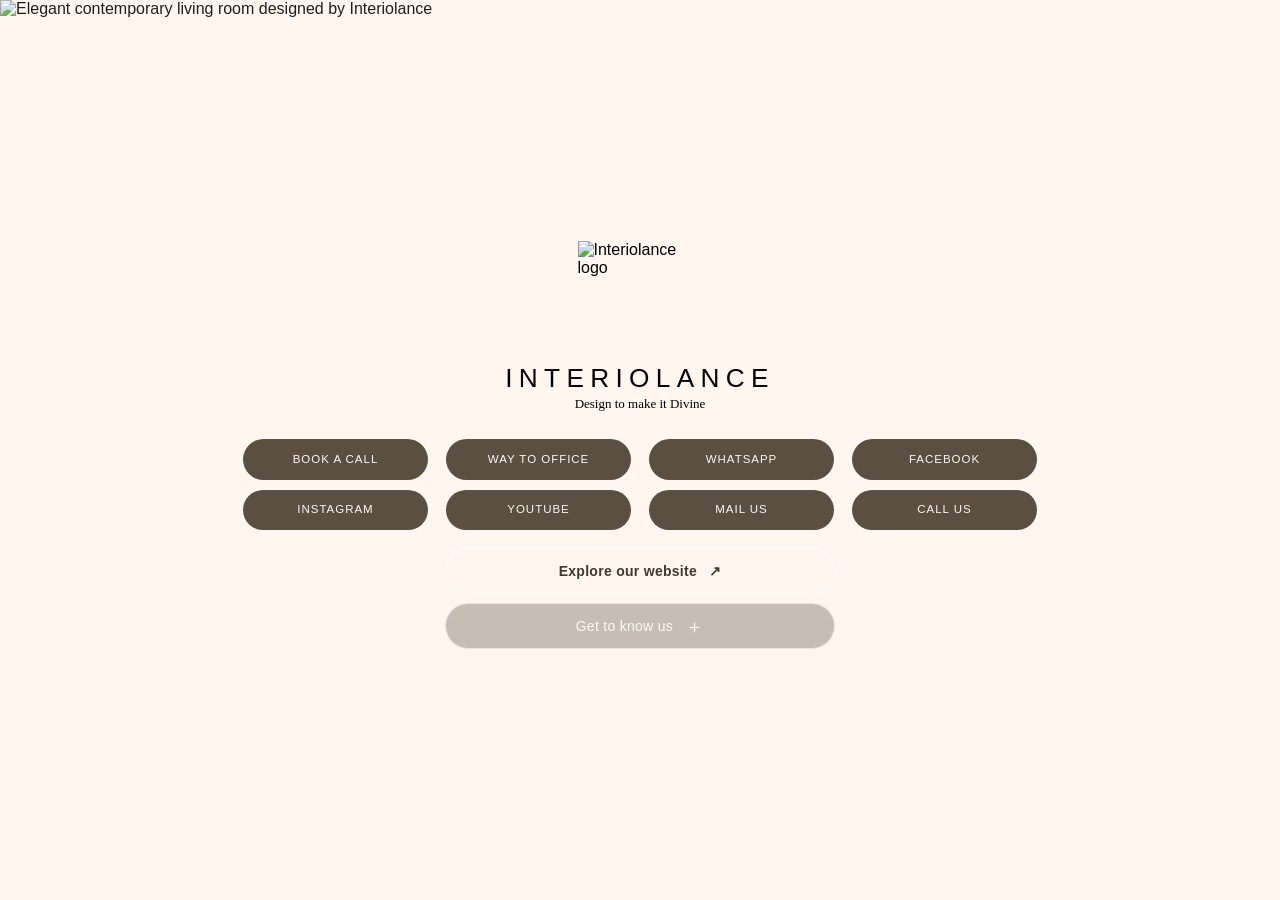
==== landing-page/index.html @ f7d89a4b "Updated Changes" ====
<!doctype html>
<html lang="en-IN">
<head>
  <meta charset="utf-8">
  <meta name="viewport" content="width=device-width, initial-scale=1, viewport-fit=cover">
  <meta name="theme-color" content="#fff7ef">
  <meta name="description" content="Quick links to INTERIOLANCE and an easy way to explore our interior design studio, services and work.">
  <title>INTERIOLANCE | Quick Links & Studio</title>
  <link rel="preload" as="image" href="assets/original/hero.jpg">
  <link rel="preload" as="image" href="assets/original/logo.png">
  <link rel="stylesheet" href="styles.css">
</head>
<body>
  <main class="landing" id="top" aria-label="Interiolance digital links">
    <img class="landing-photo" src="assets/original/hero.jpg" alt="Elegant contemporary living room designed by Interiolance" fetchpriority="high">
    <div class="photo-wash" aria-hidden="true"></div>

    <div class="landing-content">
      <div class="logo-frame">
        <img class="brand-logo" src="assets/original/logo.png" alt="Interiolance logo" width="380" height="425">
      </div>
      <h1 class="brand-name">INTERIOLANCE</h1>
      <p class="tagline">Design to make it Divine</p>

      <nav class="link-list" aria-label="Interiolance links">
        <a class="pill" href="https://forms.gle/v94qBWnh7hxAthor6" target="_blank" rel="noopener noreferrer">book a call</a>
        <a class="pill" href="https://maps.app.goo.gl/uWN8ZstGS9riXZTt5" target="_blank" rel="noopener noreferrer">Way to OFFICE</a>
        <a class="pill" href="https://wa.me/+917980314340" target="_blank" rel="noopener noreferrer">WHATSAPP</a>
        <a class="pill" href="https://www.facebook.com/Interiolance" target="_blank" rel="noopener noreferrer">FACEBOOK</a>
        <a class="pill" href="https://www.instagram.com/interiolance?igsh=eW11NDJ0bzZkbThj&amp;utm_source=qr" target="_blank" rel="noopener noreferrer">INSTAGRAM</a>
        <a class="pill" href="https://youtube.com/@interiolance?si=PGb9g3KjiF2tGZPr" target="_blank" rel="noopener noreferrer">YOUTUBE</a>
        <a class="pill" href="mailto:interiolance@gmail.com">mail us</a>
        <a class="pill" href="tel:+917980314340">CALL US</a>
      </nav>

      <div class="site-discovery" aria-label="Explore the INTERIOLANCE website">
        <a class="explore-main" href="/" aria-label="Visit the main INTERIOLANCE website">Explore our website <span aria-hidden="true">↗</span></a>
        <button class="discover-toggle" type="button" aria-expanded="false" aria-controls="discover-panel">Get to know us <span class="toggle-symbol" aria-hidden="true">＋</span></button>
        <section class="discover-panel" id="discover-panel" hidden>
          <p class="discover-eyebrow">MORE THAN A LINK PAGE</p>
          <h2>Thoughtful spaces. Personal by design.</h2>
          <p>Discover how we bring your ideas to life through considered interior design, practical planning and details that make a space feel like yours.</p>
          <div class="discover-links">
            <a href="/services.html"><span>01</span> Our services <b aria-hidden="true">↗</b></a>
            <a href="/projects.html"><span>02</span> Design inspiration <b aria-hidden="true">↗</b></a>
            <a href="/about.html"><span>03</span> About the studio <b aria-hidden="true">↗</b></a>
            <a href="/faqs.html"><span>04</span> FAQs <b aria-hidden="true">↗</b></a>
          </div>
          <a class="discover-contact" href="/contact.html">Tell us about your project <span aria-hidden="true">→</span></a>
        </section>
      </div>
    </div>
  </main>
  <script src="script.js" defer></script>
</body>
</html>
---- landing-page/styles.css ----
:root {
  color-scheme: light;
  --cream: #fff7ef;
  --button: #5b4f43;
  --button-text: #fff7ef;
  --title: #000000;
  --serif: "Forum", "Times New Roman", Georgia, serif;
  --sans: "Lato", "Open Sans", Arial, sans-serif;
  --pill-width: 185.54px;
  --pill-height: 40.45px;
  --pill-gap: 8.77px;
}

* { box-sizing: border-box; }
html { min-width: 320px; min-height: 100%; background: var(--cream); }
body { margin: 0; min-width: 320px; min-height: 100%; color: var(--title); font-family: var(--sans); }
a { color: inherit; }

.landing {
  position: relative;
  isolation: isolate;
  display: flex;
  justify-content: flex-start;
  align-items: center;
  min-height: 100vh;
  min-height: 100svh;
  overflow: hidden;
  background: var(--cream);
  padding: 0 20px 44px;
}

.landing-photo,
.photo-wash {
  position: absolute;
  z-index: -2;
  inset: 0;
  display: block;
  width: 100%;
  height: 100%;
}
.landing-photo {
  object-fit: cover;
  object-position: center center;
}
.photo-wash {
  z-index: -1;
  background: linear-gradient(180deg, rgba(255,247,239,.12) 0%, rgba(255,247,239,.08) 42%, rgba(255,247,239,.18) 100%);
  pointer-events: none;
}

.landing-content {
  width: 100%;
  display: flex;
  flex-direction: column;
  align-items: center;
  padding-top: 12.96svh;
}
.logo-frame {
  width: 138.6px;
  height: 122.1px;
  flex: 0 0 auto;
  display: flex;
  align-items: center;
  justify-content: center;
  overflow: hidden;
  margin: 0 0 13.6px;
}
.brand-logo {
  display: block;
  width: 100%;
  height: 100%;
  object-fit: contain;
  object-position: center;
}
.brand-name {
  max-width: 100%;
  margin: 0;
  color: #000;
  font-family: var(--sans);
  font-size: 25px;
  font-weight: 400;
  line-height: 28.3px;
  letter-spacing: .235em;
  text-align: center;
  white-space: nowrap;
  text-shadow: 0 1px 2px rgba(255,255,255,.12);
}
.tagline {
  margin: 0;
  color: #000;
  font-family: var(--serif);
  font-size: 12px;
  font-weight: 400;
  line-height: 16px;
  text-align: center;
}
.link-list {
  display: flex;
  flex-direction: column;
  align-items: center;
  gap: var(--pill-gap);
  width: 100%;
  margin-top: 11px;
}
.pill {
  display: inline-flex;
  flex: 0 0 auto;
  align-items: center;
  justify-content: center;
  width: min(var(--pill-width), 100%);
  min-height: var(--pill-height);
  padding: 0 16px;
  border: 0;
  border-radius: 999px;
  background: var(--button);
  color: var(--button-text);
  font-family: var(--sans);
  font-size: 11.5px;
  font-weight: 400;
  line-height: 1;
  letter-spacing: .085em;
  text-align: center;
  text-decoration: none;
  text-transform: uppercase;
  transition: background-color .18s ease, transform .18s ease, box-shadow .18s ease;
  -webkit-tap-highlight-color: transparent;
}
.pill:hover {
  background: #493e34;
  box-shadow: 0 4px 12px rgba(35, 27, 20, .13);
  transform: translateY(-1px);
}
.pill:active { transform: translateY(0); }
.pill:focus-visible { outline: 2px solid #fff; outline-offset: 3px; box-shadow: 0 0 0 5px var(--button); }

/* The Canva-exported mobile layout is a single portrait stack. Keep its
   original 8-pill order and spacing on narrow screens. */
@media (max-width: 699px) {
  .landing { align-items: flex-start; padding: 0 20px 38px; }
  .landing-photo { object-position: 50% center; }
  .landing-content { padding-top: 12.96svh; }
  .logo-frame { margin-bottom: 13.6px; }
  .brand-name { font-size: clamp(19px, 5.1vw, 25px); letter-spacing: .22em; }
  .tagline { font-size: 12px; }
  .link-list { margin-top: 11px; }
  .pill { max-width: 100%; }
}

/* The wide Canva view has room for a compact set of centred link pills. */
@media (min-width: 700px) {
  .landing { padding: 34px clamp(28px, 5vw, 72px) 44px; }
  .landing-content { padding-top: 0; margin: auto; }
  .logo-frame { width: 125px; height: 112px; margin-bottom: 10px; }
  .brand-name { font-size: clamp(25px, 2.05vw, 31px); letter-spacing: .24em; line-height: 1.15; }
  .tagline { margin-top: 3px; font-size: 13px; }
  .link-list {
    width: min(100%, 800px);
    display: grid;
    grid-template-columns: repeat(4, minmax(0, 1fr));
    justify-items: center;
    gap: 10px 12px;
    margin-top: 27px;
  }
  .pill { width: min(100%, 185.54px); }
}

@media (prefers-reduced-motion: reduce) {
  *, *::before, *::after { transition: none !important; scroll-behavior: auto !important; }
}
.pill.is-pressed { background: #40362e; transform: scale(.99); }


/* Studio discovery: a compact, accessible bridge from the legacy link page to the main site. */
.site-discovery { width: min(100%, 390px); margin: 18px auto 0; color: #fffaf3; text-align: center; }
.explore-main, .discover-toggle { box-sizing: border-box; width: 100%; min-height: 46px; display: flex; align-items: center; justify-content: center; gap: 12px; border-radius: 999px; font: inherit; font-size: 14px; letter-spacing: .02em; text-decoration: none; cursor: pointer; transition: transform .2s ease, background .2s ease, color .2s ease; }
.explore-main { background: #fff7ef; color: #44382e; border: 1px solid rgba(255,255,255,.85); font-weight: 700; }
.discover-toggle { margin-top: 9px; background: rgba(50,42,35,.28); color: #fffaf3; border: 1px solid rgba(255,250,243,.65); }
.explore-main:hover, .discover-toggle:hover { transform: translateY(-2px); }
.explore-main:focus-visible, .discover-toggle:focus-visible, .discover-links a:focus-visible, .discover-contact:focus-visible { outline: 3px solid #fff; outline-offset: 3px; }
.toggle-symbol { font-size: 19px; line-height: 1; }
.discover-panel { margin-top: 12px; padding: 22px; text-align: left; color: #43382e; background: rgba(255,247,239,.97); border: 1px solid rgba(255,255,255,.75); border-radius: 18px; box-shadow: 0 18px 48px rgba(26,20,15,.2); animation: panel-in .22s ease both; }
.discover-panel[hidden] { display: none; }
.discover-eyebrow { margin: 0 0 8px; font-size: 10px; letter-spacing: .18em; font-weight: 800; color: #87705b; }
.discover-panel h2 { margin: 0 0 9px; font-family: Georgia, 'Times New Roman', serif; font-weight: 500; font-size: clamp(22px, 5vw, 28px); line-height: 1.1; }
.discover-panel > p:not(.discover-eyebrow) { margin: 0 0 16px; font-size: 13px; line-height: 1.65; color: #65574b; }
.discover-links { border-top: 1px solid #e4d9cd; }
.discover-links a { display: grid; grid-template-columns: 28px 1fr 18px; align-items: center; gap: 8px; padding: 12px 0; border-bottom: 1px solid #e4d9cd; color: #43382e; text-decoration: none; font-size: 14px; }
.discover-links a span { font-size: 10px; letter-spacing: .08em; color: #9b8066; }
.discover-links a b { font-weight: 400; text-align: right; }
.discover-links a:hover { color: #9a6846; }
.discover-contact { display: flex; justify-content: space-between; align-items: center; margin-top: 16px; padding: 13px 15px; background: #5b4f43; color: #fff7ef; border-radius: 8px; text-decoration: none; font-size: 13px; font-weight: 700; }
@keyframes panel-in { from { opacity: 0; transform: translateY(-5px); } to { opacity: 1; transform: translateY(0); } }
@media (prefers-reduced-motion: reduce) { .site-discovery *, .site-discovery *::before, .site-discovery *::after { animation: none !important; transition: none !important; } }
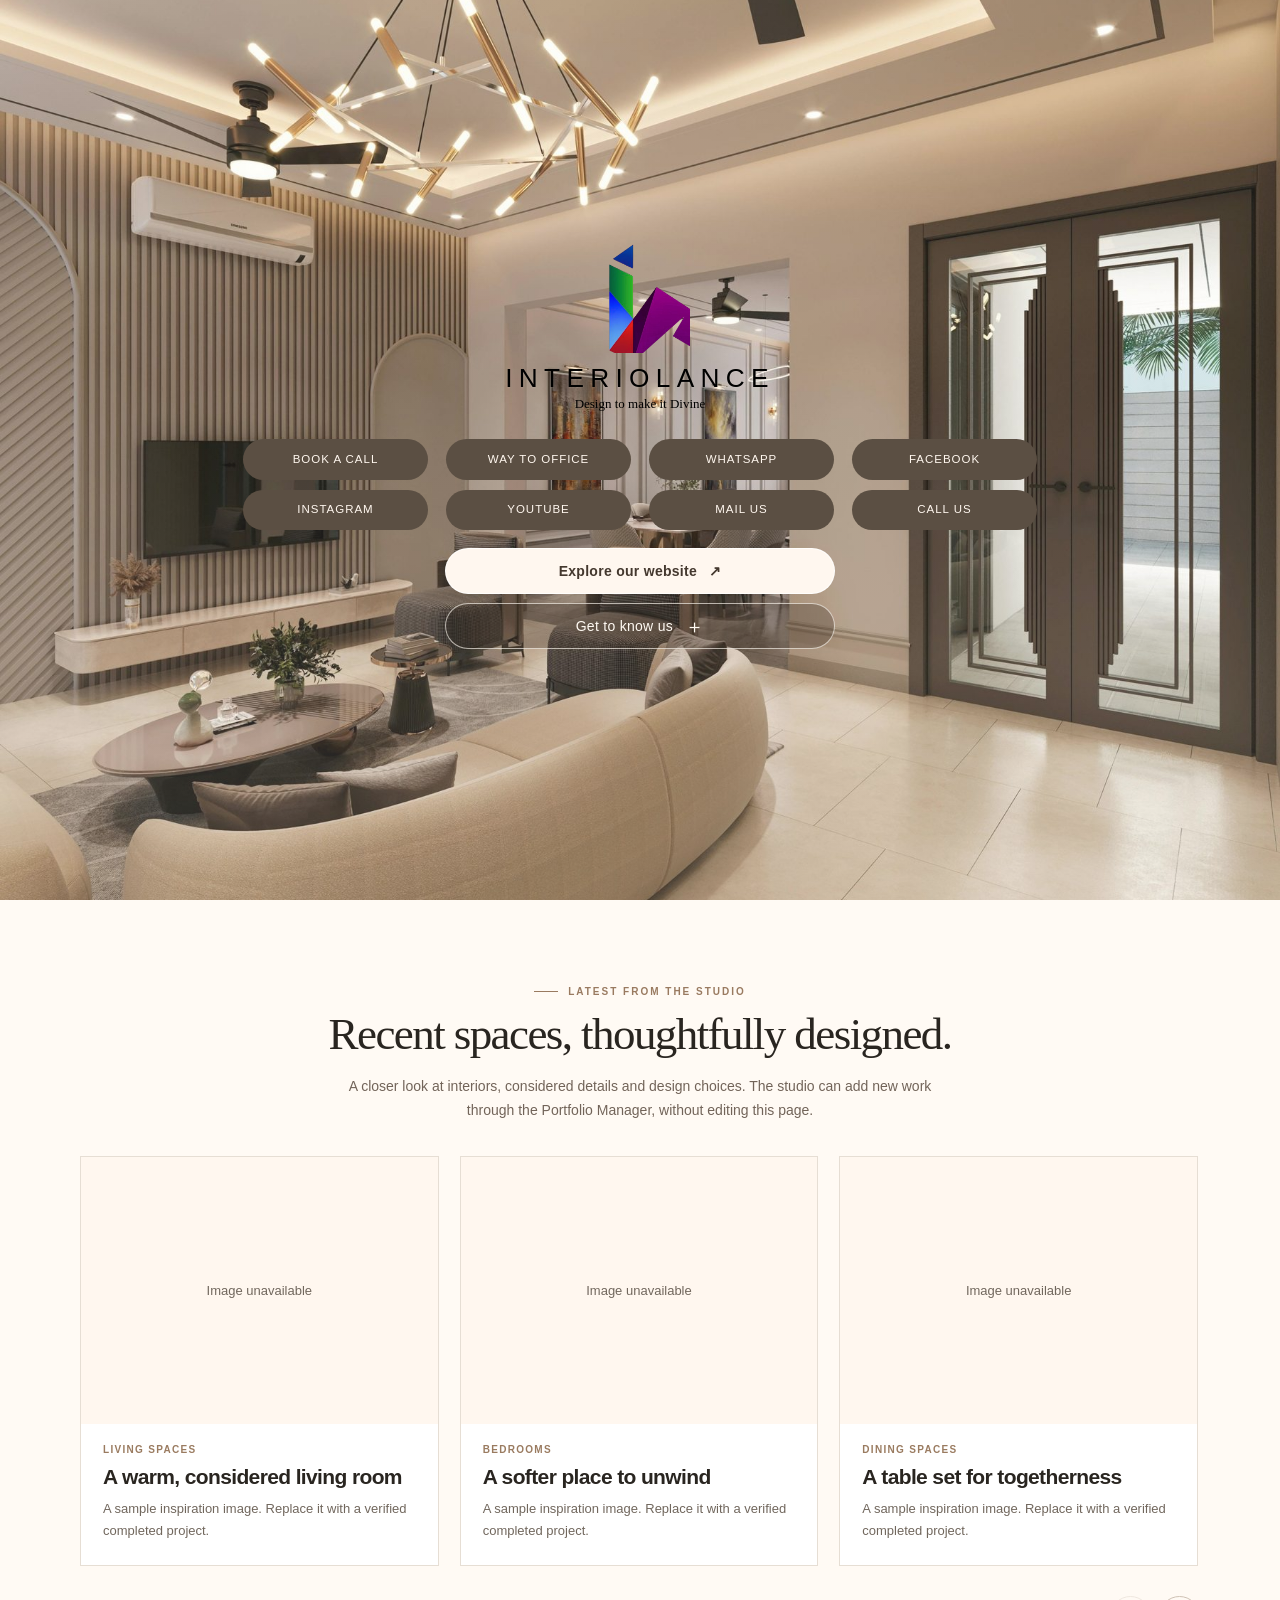
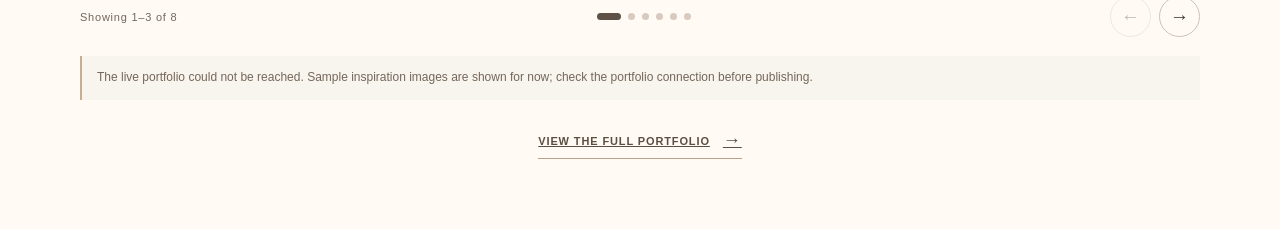
==== commit 35950c1b: "Introduction of admin page for supbase and updated carousal" ====
--- a/landing-page/index.html
+++ b/landing-page/index.html
@@ -6,9 +6,37 @@
   <meta name="theme-color" content="#fff7ef">
   <meta name="description" content="Quick links to INTERIOLANCE and an easy way to explore our interior design studio, services and work.">
   <title>INTERIOLANCE | Quick Links & Studio</title>
+  <!--
+    GitHub Pages normally adds a trailing slash to directory URLs. Set a stable
+    asset base first, then keep the public URL clean (no /index.html or slash).
+    The repository prefix is detected from the current URL, so root deployments
+    continue to work too.
+  -->
+  <script>
+    (function () {
+      const pathname = window.location.pathname;
+      const marker = "/landing-page";
+      const routeIndex = pathname.lastIndexOf(marker);
+      if (routeIndex < 0) return;
+
+      const routeSuffix = pathname.slice(routeIndex);
+      const landingRoutes = ["/landing-page", "/landing-page/", "/landing-page/index.html"];
+      if (!landingRoutes.includes(routeSuffix)) return;
+
+      const siteRoot = pathname.slice(0, routeIndex);
+      const base = document.createElement("base");
+      base.href = `${siteRoot}/landing-page/`;
+      document.head.appendChild(base);
+
+      if (routeSuffix !== "/landing-page") {
+        history.replaceState(null, "", `${siteRoot}/landing-page${window.location.search}${window.location.hash}`);
+      }
+    })();
+  </script>
   <link rel="preload" as="image" href="assets/original/hero.jpg">
   <link rel="preload" as="image" href="assets/original/logo.png">
   <link rel="stylesheet" href="styles.css">
+  <link rel="stylesheet" href="../portfolio.css">
 </head>
 <body>
   <main class="landing" id="top" aria-label="Interiolance digital links">
@@ -34,23 +62,35 @@
       </nav>
 
       <div class="site-discovery" aria-label="Explore the INTERIOLANCE website">
-        <a class="explore-main" href="/" aria-label="Visit the main INTERIOLANCE website">Explore our website <span aria-hidden="true">↗</span></a>
+        <a class="explore-main" href="../" aria-label="Visit the main INTERIOLANCE website">Explore our website <span aria-hidden="true">↗</span></a>
         <button class="discover-toggle" type="button" aria-expanded="false" aria-controls="discover-panel">Get to know us <span class="toggle-symbol" aria-hidden="true">＋</span></button>
         <section class="discover-panel" id="discover-panel" hidden>
           <p class="discover-eyebrow">MORE THAN A LINK PAGE</p>
           <h2>Thoughtful spaces. Personal by design.</h2>
           <p>Discover how we bring your ideas to life through considered interior design, practical planning and details that make a space feel like yours.</p>
           <div class="discover-links">
-            <a href="/services.html"><span>01</span> Our services <b aria-hidden="true">↗</b></a>
-            <a href="/projects.html"><span>02</span> Design inspiration <b aria-hidden="true">↗</b></a>
-            <a href="/about.html"><span>03</span> About the studio <b aria-hidden="true">↗</b></a>
-            <a href="/faqs.html"><span>04</span> FAQs <b aria-hidden="true">↗</b></a>
+            <a href="../services.html"><span>01</span> Our services <b aria-hidden="true">↗</b></a>
+            <a href="../projects.html"><span>02</span> Design inspiration <b aria-hidden="true">↗</b></a>
+            <a href="../about.html"><span>03</span> About the studio <b aria-hidden="true">↗</b></a>
+            <a href="../faqs.html"><span>04</span> FAQs <b aria-hidden="true">↗</b></a>
           </div>
-          <a class="discover-contact" href="/contact.html">Tell us about your project <span aria-hidden="true">→</span></a>
+          <a class="discover-contact" href="../contact.html">Tell us about your project <span aria-hidden="true">→</span></a>
         </section>
       </div>
     </div>
   </main>
+  <section class="landing-projects" id="latest-projects" aria-labelledby="landing-projects-title">
+    <div class="landing-projects-inner">
+      <p class="landing-projects-eyebrow">LATEST FROM THE STUDIO</p>
+      <h2 id="landing-projects-title">Recent spaces, thoughtfully designed.</h2>
+      <p class="landing-projects-intro">A closer look at interiors, considered details and design choices. The studio can add new work through the Portfolio Manager, without editing this page.</p>
+      <div id="landing-project-carousel" data-project-carousel aria-label="Latest INTERIOLANCE projects"></div>
+      <p class="portfolio-note" data-portfolio-note data-for="landing-project-carousel" hidden>Sample images are shown until completed projects are uploaded through the Portfolio Manager.</p>
+      <a class="landing-projects-cta" href="../projects.html#latest-projects">View the full portfolio <span aria-hidden="true">→</span></a>
+    </div>
+  </section>
+  <script src="../project-config.js"></script>
+  <script src="../projects-carousel.js"></script>
   <script src="script.js" defer></script>
 </body>
 </html>
--- a/landing-page/styles.css
+++ b/landing-page/styles.css
@@ -191,3 +191,27 @@
 .discover-contact { display: flex; justify-content: space-between; align-items: center; margin-top: 16px; padding: 13px 15px; background: #5b4f43; color: #fff7ef; border-radius: 8px; text-decoration: none; font-size: 13px; font-weight: 700; }
 @keyframes panel-in { from { opacity: 0; transform: translateY(-5px); } to { opacity: 1; transform: translateY(0); } }
 @media (prefers-reduced-motion: reduce) { .site-discovery *, .site-discovery *::before, .site-discovery *::after { animation: none !important; transition: none !important; } }
+
+/* Shared project-carousel tokens, without changing the original Canva-style top panel. */
+:root {
+  --ink: #292520;
+  --muted: #71675d;
+  --taupe: #5e5145;
+  --taupe-dark: #43392f;
+  --sand: #e9dfd2;
+  --paper: #fffdfa;
+  --line: #e6ded4;
+  --white: #fff;
+  --accent: #a88b70;
+  --shadow: 0 20px 55px rgba(46,35,24,.12);
+  --radius: 5px;
+}
+.landing-projects { background: #fffaf4; color: #292520; padding: clamp(48px, 8vw, 86px) 20px 70px; }
+.landing-projects-inner { width: min(1120px, 100%); margin: 0 auto; }
+.landing-projects-eyebrow { margin: 0 0 12px; color: #997a60; font-size: 10px; letter-spacing: .2em; font-weight: 700; text-align: center; }
+.landing-projects-eyebrow:before { content: ""; display: inline-block; width: 24px; height: 1px; margin: 0 10px 3px 0; background: currentColor; }
+.landing-projects h2 { max-width: 660px; margin: 0 auto 13px; font-family: Georgia, "Times New Roman", serif; font-size: clamp(30px, 4.8vw, 45px); font-weight: 400; line-height: 1.15; letter-spacing: -.035em; text-align: center; }
+.landing-projects-intro { max-width: 625px; margin: 0 auto 31px; color: #726459; font-size: 14px; line-height: 1.75; text-align: center; }
+.landing-projects-cta { display: flex; justify-content: center; align-items: center; gap: 13px; width: max-content; max-width: 100%; margin: 30px auto 0; color: #5b4f43; border-bottom: 1px solid #b8a38e; padding-bottom: 7px; font-size: 11px; font-weight: 700; letter-spacing: .08em; text-transform: uppercase; }
+.landing-projects-cta span { font-size: 18px; }
+@media(max-width:560px) { .landing-projects { padding: 44px 16px 54px; } .landing-projects-intro { font-size: 13px; margin-bottom: 25px; } }
--- a/portfolio.css
+++ b/portfolio.css
@@ -0,0 +1,89 @@
+/* Shared latest-project carousel */
+.portfolio-carousel{width:100%;position:relative}
+.portfolio-viewport{position:relative;overflow-x:auto;overscroll-behavior-x:contain;scroll-snap-type:x mandatory;scrollbar-width:none;outline-offset:5px}
+.portfolio-viewport::-webkit-scrollbar{display:none}
+.portfolio-track{position:relative;display:flex;gap:21px;align-items:stretch;padding:2px 1px 22px}
+.portfolio-card{display:flex;flex:0 0 calc((100% - 42px)/3);min-width:0;flex-direction:column;background:#fff;border:1px solid var(--line);scroll-snap-align:start;overflow:hidden;transition:transform .25s,box-shadow .25s}
+.portfolio-card:hover{transform:translateY(-3px);box-shadow:var(--shadow)}
+.portfolio-media{position:relative;overflow:hidden;background:#eee4d8;aspect-ratio:4/3}
+.portfolio-image{width:100%;height:100%;object-fit:cover;transition:transform .55s ease}
+.portfolio-card:hover .portfolio-image{transform:scale(1.035)}
+.portfolio-media.image-unavailable:after{content:'Image unavailable';position:absolute;inset:0;display:grid;place-items:center;color:var(--muted);font-size:13px;background:var(--cream)}
+.portfolio-tag{position:absolute;top:14px;left:14px;padding:6px 9px;background:rgba(255,253,250,.94);color:#5e5145;font-size:9px;font-weight:700;letter-spacing:.1em;text-transform:uppercase}
+.portfolio-card-content{padding:20px 22px 23px;display:flex;flex:1;flex-direction:column;align-items:flex-start}
+.portfolio-category{font-size:10px;color:#9a7b60;text-transform:uppercase;letter-spacing:.13em;font-weight:700}
+.portfolio-card h3{font-family:'Manrope',sans-serif;font-size:21px;font-weight:600;letter-spacing:-.03em;line-height:1.28;margin:9px 0 7px}
+.portfolio-card p{font-size:13px;line-height:1.7;color:var(--muted);margin:0}
+.portfolio-controls{display:flex;align-items:center;gap:21px;padding-top:8px}
+.portfolio-count{font-size:11px;color:var(--muted);letter-spacing:.07em;font-variant-numeric:tabular-nums;white-space:nowrap}
+.portfolio-dots{display:flex;flex:1;align-items:center;justify-content:center;gap:7px}
+.portfolio-dot{width:7px;height:7px;padding:0;border:0;border-radius:99px;background:#d8cabe;cursor:pointer;transition:width .2s,background .2s}
+.portfolio-dot.is-active{width:24px;background:var(--taupe)}
+.portfolio-arrows{display:flex;gap:8px}
+.portfolio-arrow{display:grid;place-items:center;width:41px;height:41px;border:1px solid #cfc2b5;border-radius:50%;background:transparent;color:var(--taupe-dark);font-size:19px;cursor:pointer;transition:background .2s,color .2s,border .2s}
+.portfolio-arrow:hover:not(:disabled){background:var(--taupe);border-color:var(--taupe);color:#fff}
+.portfolio-arrow:disabled{opacity:.32;cursor:not-allowed}
+.portfolio-note{margin:19px 0 0;padding:12px 15px;border-left:2px solid #c8ad91;background:#f8f4ee;color:#75675a;font-size:12px;line-height:1.65}
+.portfolio-loading{padding:30px 0;color:var(--muted)}
+
+/* Portfolio manager */
+.admin-page{min-height:100vh;background:#f8f5f0}
+.admin-header{display:flex;align-items:center;justify-content:space-between;gap:24px;padding:16px max(24px,calc((100vw - 1120px)/2));background:#fffdfa;border-bottom:1px solid var(--line)}
+.admin-brand{display:block;width:235px;max-width:48%}
+.admin-brand img{width:100%;max-height:61px;object-fit:contain;object-position:left center}
+.admin-header>div{display:flex;align-items:center;gap:17px}
+.admin-header-label,.panel-kicker,.setup-kicker{font-size:9px;font-weight:700;letter-spacing:.16em;color:#9a7b60}
+.admin-back-link{font-size:12px;font-weight:700;color:var(--taupe-dark);border-bottom:1px solid #c9b9a7;padding-bottom:3px}
+.admin-main{width:min(100% - 38px,920px);margin:0 auto;padding:52px 0 70px}
+.admin-intro{max-width:720px;margin-bottom:31px}
+.admin-intro h1{font-family:'Manrope',sans-serif;font-size:clamp(34px,5vw,52px);font-weight:500;letter-spacing:-.055em;line-height:1.12;margin:13px 0}
+.admin-intro p,.admin-muted{color:var(--muted);font-size:14px;line-height:1.8}
+.admin-panel{padding:30px;background:#fffdfa;border:1px solid var(--line);box-shadow:0 15px 45px rgba(46,35,24,.05);margin-bottom:25px}
+.setup-panel{border-left:3px solid #b99574}
+.setup-panel h2,.panel-heading h2,.admin-toolbar h2{font-family:'Manrope',sans-serif;font-size:25px;font-weight:600;letter-spacing:-.04em;line-height:1.25;margin:7px 0 10px}
+.setup-panel p{font-size:13px;line-height:1.8;color:var(--muted);max-width:700px}
+.setup-panel code{font-size:12px;background:#f2ece4;padding:2px 5px;border-radius:3px}
+.panel-heading,.admin-toolbar{display:flex;align-items:center;justify-content:space-between;gap:18px}
+.image-count{font-size:10px;color:#806c59;background:#f4eee7;padding:7px 9px;white-space:nowrap}
+.admin-form{display:grid;grid-template-columns:1fr 1fr;gap:19px 20px;margin-top:22px}
+.field{min-width:0;display:flex;flex-direction:column;gap:7px}
+.field.full{grid-column:1/-1}
+.field label{font-size:12px;font-weight:700;color:#4b4035}
+.field input,.field textarea,.field select{width:100%;min-height:47px;background:#fff;border:1px solid #dcd1c6;border-radius:3px;padding:12px 13px;color:var(--ink);font-size:13px}
+.field textarea{resize:vertical;min-height:94px}
+.field input[type=file]{padding:9px;background:#faf7f2}
+.field input:focus,.field textarea:focus,.field select:focus{outline:2px solid #b99574;outline-offset:1px;border-color:#9f8368}
+.field small{color:var(--muted);font-size:11px;line-height:1.55}
+.required-mark{color:#9d6848}
+.admin-submit{margin-top:4px;align-self:flex-start;min-width:230px}
+.admin-submit:disabled{opacity:.65;cursor:wait;transform:none}
+.admin-status{min-height:0;margin:10px 0 0;font-size:12px;line-height:1.6;color:#3c7154}
+.admin-status:empty{display:none}
+.admin-status.is-error{color:#a34234}
+.admin-status.is-success{color:#3c7154}
+.admin-small-note{font-size:11px;color:#82766a;line-height:1.7;margin:20px 0 0}
+.image-preview-wrap{max-width:330px;max-height:245px;overflow:hidden;border:1px solid var(--line);margin-top:8px}
+.image-preview-wrap img{width:100%;max-height:245px;object-fit:cover}
+.admin-toolbar{margin:37px 0 17px}
+.admin-toolbar h2{margin-bottom:0}
+.text-button{background:transparent;border:0;border-bottom:1px solid #bca995;padding:5px 0;color:var(--taupe-dark);font-weight:700;font-size:12px;cursor:pointer}
+.text-button:hover{color:#9a6846}
+.project-total{display:inline-grid;place-items:center;vertical-align:middle;min-width:27px;height:27px;margin-left:5px;padding:0 6px;border-radius:99px;background:#eee5da;font-size:11px;letter-spacing:0}
+.admin-project-list{display:flex;flex-direction:column;border-top:1px solid var(--line)}
+.admin-project-row{display:grid;grid-template-columns:112px 1fr auto;align-items:center;gap:19px;padding:17px 0;border-bottom:1px solid var(--line)}
+.admin-project-thumb{width:112px;height:82px;object-fit:cover;background:#eee4d8}
+.admin-project-copy{min-width:0}
+.admin-project-category{font-size:9px;letter-spacing:.12em;text-transform:uppercase;font-weight:700;color:#9a7b60}
+.admin-project-copy h3{font-family:'Manrope',sans-serif;font-size:16px;line-height:1.3;margin:4px 0}
+.admin-project-copy p{font-size:11px;line-height:1.5;color:var(--muted);margin:0;display:-webkit-box;-webkit-line-clamp:2;-webkit-box-orient:vertical;overflow:hidden}
+.admin-project-date{display:block;font-size:10px;color:#918477;margin-top:5px}
+.admin-delete-button{border:1px solid #dccfc3;background:transparent;color:#8c4d3f;padding:8px 12px;font-size:11px;cursor:pointer}
+.admin-delete-button:hover{background:#fbefeb;border-color:#c6a299}
+.admin-delete-button:disabled{opacity:.5;cursor:wait}
+.admin-empty{padding:35px 20px;border:1px dashed #d6c9bb;text-align:center;color:var(--muted);font-size:13px}
+.admin-footer{display:flex;justify-content:space-between;gap:15px;max-width:920px;margin:0 auto;padding:22px 0 35px;border-top:1px solid var(--line);font-size:10px;color:#8a7b6c}
+.admin-footer a{border-bottom:1px solid #c9b9a7;padding-bottom:2px}
+
+@media(max-width:820px){.portfolio-card{flex-basis:calc((100% - 21px)/2)}.portfolio-track{gap:21px}.admin-main{padding-top:36px}.admin-header{padding-inline:22px}}
+@media(max-width:560px){.portfolio-track{gap:14px;padding-bottom:17px}.portfolio-card{flex-basis:86%}.portfolio-card-content{padding:17px 17px 20px}.portfolio-card h3{font-size:19px}.portfolio-controls{gap:12px}.portfolio-dot{width:6px;height:6px}.portfolio-dot.is-active{width:18px}.portfolio-arrows{gap:5px}.portfolio-arrow{width:37px;height:37px}.portfolio-note{font-size:11px}.admin-header{padding:13px 17px}.admin-brand{width:175px}.admin-header-label{display:none}.admin-header>div{gap:0}.admin-back-link{font-size:11px}.admin-main{width:calc(100% - 30px);padding:32px 0 48px}.admin-intro h1{font-size:37px}.admin-panel{padding:22px 17px}.panel-heading h2,.admin-toolbar h2,.setup-panel h2{font-size:22px}.admin-form{grid-template-columns:1fr;gap:16px}.field.full{grid-column:auto}.admin-submit{width:100%;min-width:0}.image-count{white-space:normal;text-align:center;max-width:105px}.admin-project-row{grid-template-columns:78px minmax(0,1fr);gap:11px;align-items:start}.admin-project-thumb{width:78px;height:78px}.admin-delete-button{grid-column:2;justify-self:start}.admin-project-copy h3{font-size:14px}.admin-project-copy p{font-size:10px}.admin-toolbar{align-items:flex-start}.admin-footer{width:calc(100% - 30px);flex-wrap:wrap;padding-top:17px}}
+@media(prefers-reduced-motion:reduce){.portfolio-card,.portfolio-image,.portfolio-dot,.portfolio-arrow{transition:none!important}}
